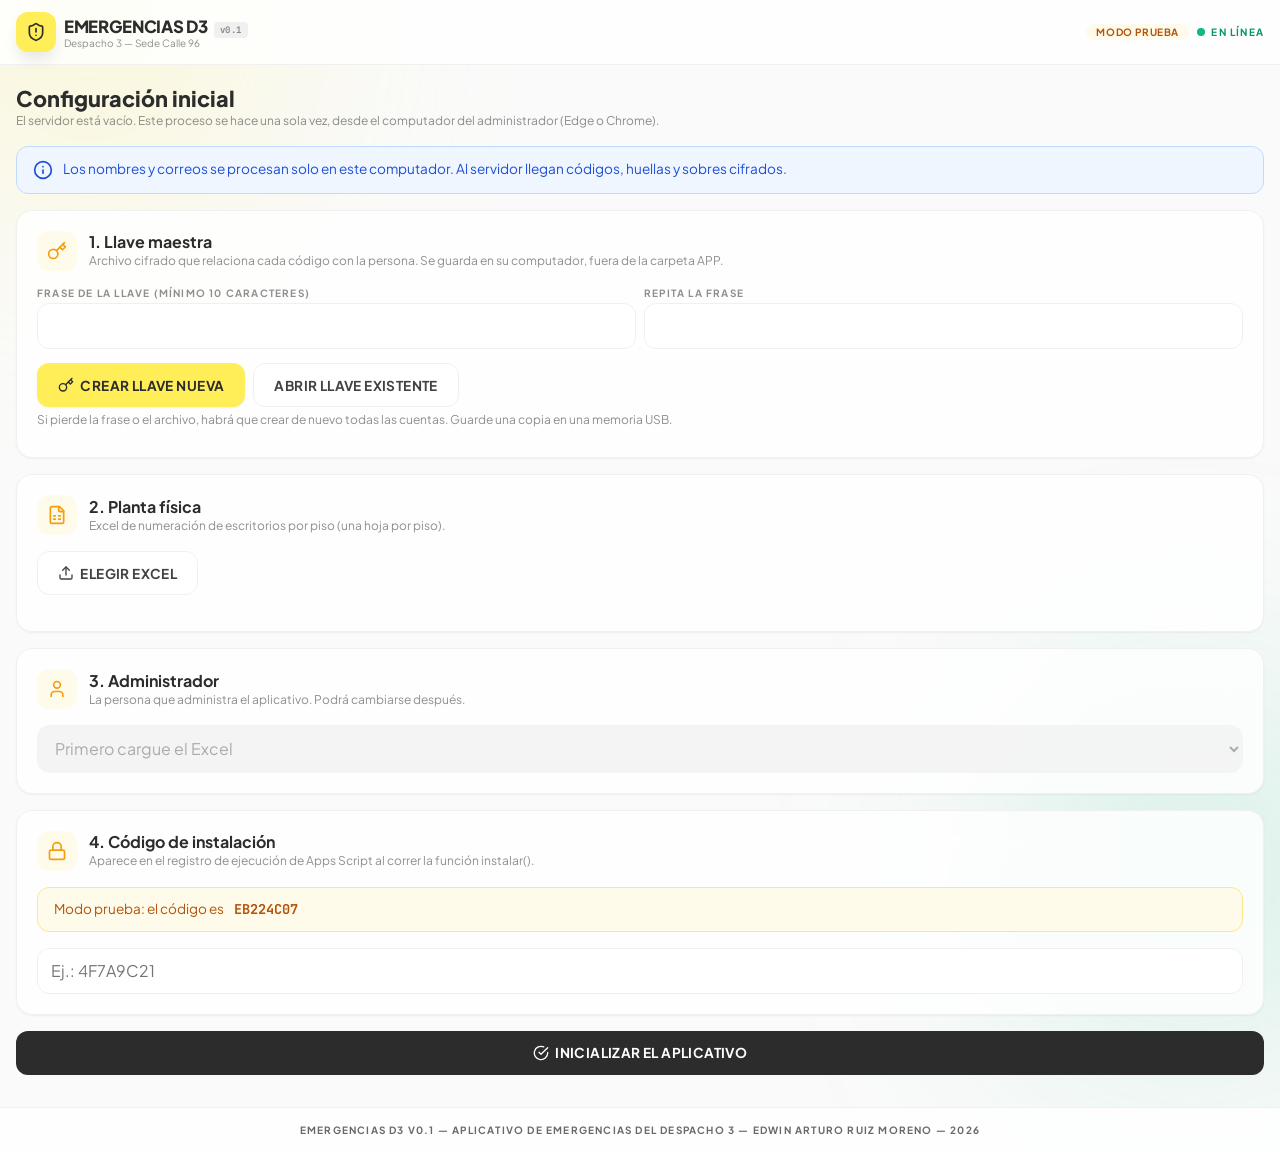
==== web/index.html @ 80ed66d5 "Etapa 3: base del proyecto EMERGENCIAS D3 Interfaz PWA con diseño EARM, núcleo y adaptador del servi" ====
<!DOCTYPE html>
<html lang="es">
<head>
  <meta charset="utf-8">
  <meta name="viewport" content="width=device-width, initial-scale=1, viewport-fit=cover">
  <title>EMERGENCIAS D3 — Despacho 3 — CNSC</title>
  <meta name="description" content="Aplicativo de emergencias del Despacho 3 de la CNSC, sede Calle 96.">
  <meta name="theme-color" content="#FFEE58">
  <meta name="robots" content="noindex, nofollow">
  <link rel="manifest" href="manifest.webmanifest">
  <link rel="icon" href="img/icono.svg" type="image/svg+xml">
  <link rel="apple-touch-icon" href="img/icono-192.png">
  <link rel="preconnect" href="https://fonts.googleapis.com">
  <link rel="preconnect" href="https://fonts.gstatic.com" crossorigin>
  <link href="https://fonts.googleapis.com/css2?family=Plus+Jakarta+Sans:wght@300;400;500;600;700;800&family=JetBrains+Mono:wght@400;700&display=swap" rel="stylesheet">
  <link rel="stylesheet" href="css/earm.css">
</head>
<body>
  <noscript>Este aplicativo necesita JavaScript.</noscript>
  <script type="module" src="js/app.js"></script>
</body>
</html>
---- web/css/earm.css ----
/* Sistema de diseño EARM (Despacho 3 — CNSC), en CSS propio para funcionar sin conexión. */
:root {
  --corp-light: #F0F0F0;
  --corp-accent: #FFEE58;
  --corp-accent-hover: #FDD835;
  --corp-text: #424242;
  --corp-dark: #2C2C2C;
  --fondo: #FAFAFA;
  --vidrio: rgba(255, 255, 255, .8);
  --texto-60: rgba(66, 66, 66, .6);
  --exito: #10b981; --exito-bg: #ecfdf5; --exito-tx: #047857;
  --adv: #f59e0b; --adv-bg: #fffbeb; --adv-tx: #b45309;
  --error: #ef4444; --error-bg: #fef2f2; --error-tx: #b91c1c;
  --info: #3b82f6; --info-bg: #eff6ff; --info-tx: #1d4ed8;
  --radio: 12px;
  --radio-g: 16px;
  --sombra: 0 1px 2px rgba(0, 0, 0, .05);
  --sombra-m: 0 4px 12px rgba(0, 0, 0, .08);
  font-size: 16px;
}

* { box-sizing: border-box; }
html, body { margin: 0; }
body {
  font-family: 'Plus Jakarta Sans', system-ui, -apple-system, 'Segoe UI', sans-serif;
  background: var(--fondo);
  color: var(--corp-text);
  -webkit-font-smoothing: antialiased;
  text-rendering: optimizeLegibility;
  min-height: 100vh;
  display: flex;
  flex-direction: column;
}
body::before, body::after {
  content: ''; position: fixed; width: 384px; height: 384px; border-radius: 50%;
  filter: blur(120px); pointer-events: none; z-index: 0;
}
body::before { top: -18%; left: -8%; background: rgba(255, 238, 88, .2); }
body::after { bottom: -18%; right: -8%; background: rgba(16, 185, 129, .15); }

.mono { font-family: 'JetBrains Mono', ui-monospace, Consolas, monospace; }
h1, h2, h3, h4 { color: var(--corp-dark); margin: 0; }
p { margin: 0 0 .5rem; line-height: 1.5; }
a { color: var(--corp-dark); }
.sutil { color: var(--texto-60); font-size: .75rem; margin: 0; }
.ic { width: 1.25rem; height: 1.25rem; flex: none; }
.ic-s { width: 1rem; height: 1rem; flex: none; }
.oculto { display: none !important; }

/* Encabezado fijo */
.cabecera {
  position: sticky; top: 0; z-index: 50;
  background: var(--vidrio); backdrop-filter: blur(24px); -webkit-backdrop-filter: blur(24px);
  border-bottom: 1px solid var(--corp-light);
}
.cabecera-interior {
  max-width: 80rem; margin: 0 auto; padding: .75rem 1rem;
  display: flex; align-items: center; justify-content: space-between; gap: .75rem;
}
.marca { display: flex; align-items: center; gap: .5rem; min-width: 0; }
.marca-icono {
  width: 2.5rem; height: 2.5rem; background: var(--corp-accent); border-radius: var(--radio);
  display: flex; align-items: center; justify-content: center; color: var(--corp-dark);
  box-shadow: 0 10px 15px -3px rgba(0, 0, 0, .1); flex: none;
}
.marca h1 { font-size: 1.05rem; font-weight: 800; letter-spacing: -.02em; }
.marca .version {
  font-family: 'JetBrains Mono', monospace; font-size: 9px; font-weight: 700; background: var(--corp-light);
  color: var(--texto-60); padding: 2px 6px; border-radius: 4px; letter-spacing: .05em; margin-left: .4rem;
}
.marca p { font-size: 10px; color: var(--texto-60); margin: 0; line-height: 1.2; }
.estado-red { display: flex; align-items: center; gap: .4rem; font-size: 10px; font-weight: 700; text-transform: uppercase; letter-spacing: .12em; white-space: nowrap; }
.estado-red .punto { width: .5rem; height: .5rem; border-radius: 50%; background: var(--exito); animation: pulso 2s infinite; }
.estado-red.en-linea { color: #059669; }
.estado-red.sin-conexion { color: var(--error); }
.insignia-prueba { background: var(--adv-bg); color: var(--adv-tx); }

.navegacion {
  max-width: 80rem; margin: 0 auto; padding: 0 1rem .6rem; display: flex; gap: .25rem; overflow-x: auto;
  scrollbar-width: none;
}
.navegacion::-webkit-scrollbar { display: none; }
.pestana {
  display: flex; align-items: center; gap: .4rem; padding: .5rem .75rem; border-radius: var(--radio);
  font-size: .75rem; font-weight: 600; color: var(--texto-60); text-decoration: none; white-space: nowrap;
  border: 1px solid transparent; transition: all .2s;
}
.pestana:hover { color: var(--corp-dark); background: rgba(240, 240, 240, .5); }
.pestana.activa { background: #fff; color: var(--corp-dark); border-color: var(--corp-light); box-shadow: var(--sombra); }

/* Contenido */
main { position: relative; z-index: 1; flex: 1; width: 100%; max-width: 80rem; margin: 0 auto; padding: 1.25rem 1rem 2rem; }
.titulo-vista { margin-bottom: 1rem; }
.titulo-vista h2 { font-size: 1.35rem; font-weight: 800; }
.rejilla { display: grid; gap: 1rem; grid-template-columns: repeat(auto-fill, minmax(18rem, 1fr)); }
.pila { display: flex; flex-direction: column; gap: 1rem; }
.fila { display: flex; gap: .5rem; align-items: center; flex-wrap: wrap; }
.entre { justify-content: space-between; }

/* Tarjetas con vidrio */
.tarjeta {
  background: var(--vidrio); backdrop-filter: blur(24px); -webkit-backdrop-filter: blur(24px);
  border: 1px solid var(--corp-light); border-radius: var(--radio-g); padding: 1.25rem; box-shadow: var(--sombra);
  transition: box-shadow .2s;
}
.tarjeta:hover { box-shadow: var(--sombra-m); }
.tarjeta-cabeza { display: flex; align-items: center; gap: .75rem; margin-bottom: 1rem; }
.tarjeta-cabeza h3 { font-size: 1rem; font-weight: 700; }
.tarjeta-icono { width: 2.5rem; height: 2.5rem; border-radius: var(--radio); display: flex; align-items: center; justify-content: center; flex: none; }
.tono-ambar { background: var(--adv-bg); color: var(--adv); }
.tono-verde { background: var(--exito-bg); color: var(--exito); }
.tono-azul { background: var(--info-bg); color: var(--info); }
.tono-rojo { background: var(--error-bg); color: var(--error); }
.tono-morado { background: #faf5ff; color: #a855f7; }
.tono-turquesa { background: #f0fdfa; color: #14b8a6; }
.proxima { opacity: .65; }

/* Botones (siempre en mayúscula) */
.btn {
  display: inline-flex; align-items: center; justify-content: center; gap: .4rem;
  font: inherit; font-weight: 700; font-size: .85rem; text-transform: uppercase; letter-spacing: .03em;
  border-radius: var(--radio); padding: .65rem 1.25rem; border: 1px solid transparent; cursor: pointer;
  transition: all .2s; min-height: 2.75rem; text-decoration: none;
}
.btn:disabled { opacity: .5; cursor: not-allowed; }
.btn-primario { background: var(--corp-accent); color: var(--corp-dark); box-shadow: var(--sombra); }
.btn-primario:hover:not(:disabled) { background: var(--corp-accent-hover); }
.btn-secundario { background: #fff; color: var(--corp-text); border-color: var(--corp-light); }
.btn-secundario:hover:not(:disabled) { border-color: var(--corp-accent); }
.btn-oscuro { background: var(--corp-dark); color: #fff; }
.btn-oscuro:hover:not(:disabled) { background: rgba(44, 44, 44, .9); }
.btn-peligro { background: var(--error); color: #fff; }
.btn-peligro:hover:not(:disabled) { background: #dc2626; }
.btn-fantasma { background: transparent; color: var(--texto-60); font-size: .75rem; }
.btn-fantasma:hover:not(:disabled) { color: var(--corp-dark); background: rgba(240, 240, 240, .5); }
.btn-chico { min-height: 2.25rem; padding: .4rem .8rem; font-size: .72rem; }
.btn-ancho { width: 100%; }

/* Formularios */
label.etiqueta, .etiqueta {
  display: block; font-size: 10px; font-weight: 700; color: var(--texto-60);
  text-transform: uppercase; letter-spacing: .12em; margin-bottom: .3rem;
}
.campo { margin-bottom: .9rem; }
input[type=text], input[type=email], input[type=password], input[type=number], input[type=tel], select, textarea {
  width: 100%; padding: .7rem .8rem; background: #fff; border: 1px solid var(--corp-light); border-radius: var(--radio);
  font: inherit; font-size: 1rem; color: var(--corp-dark); outline: none; transition: all .2s;
}
input:focus, select:focus, textarea:focus { border-color: var(--corp-accent); box-shadow: 0 0 0 3px rgba(255, 238, 88, .35); }
input:disabled, select:disabled { background: var(--corp-light); color: var(--texto-60); cursor: not-allowed; }
.casilla { display: flex; align-items: center; gap: .5rem; font-size: .9rem; margin: .4rem 0; cursor: pointer; }
.casilla input { width: 1.15rem; height: 1.15rem; accent-color: var(--corp-dark); }
.ayuda { font-size: .75rem; color: var(--texto-60); margin-top: .25rem; }

/* Tablas */
.tabla-caja { border-radius: var(--radio-g); border: 1px solid var(--corp-light); background: var(--vidrio); overflow-x: auto; box-shadow: var(--sombra); }
table { width: 100%; border-collapse: collapse; }
th { padding: .7rem 1rem; text-align: left; font-size: 10px; font-weight: 700; color: rgba(66, 66, 66, .5); text-transform: uppercase; letter-spacing: .12em; background: rgba(240, 240, 240, .5); white-space: nowrap; }
td { padding: .7rem 1rem; font-size: .875rem; border-top: 1px solid var(--corp-light); vertical-align: middle; }
tr:hover td { background: rgba(255, 238, 88, .05); }

/* Insignias */
.insignia {
  display: inline-flex; align-items: center; gap: .25rem; padding: 2px 10px; border-radius: 999px;
  font-size: 10px; font-weight: 700; text-transform: uppercase; letter-spacing: .06em; white-space: nowrap;
}
.insignia-gris { background: var(--corp-light); color: var(--corp-text); }
.insignia-verde { background: var(--exito-bg); color: var(--exito-tx); }
.insignia-ambar { background: var(--adv-bg); color: var(--adv-tx); }
.insignia-rojo { background: var(--error-bg); color: var(--error-tx); }
.insignia-azul { background: var(--info-bg); color: var(--info-tx); }
.insignia-amarillo { background: var(--corp-accent); color: var(--corp-dark); }

/* Avisos */
.nota { display: flex; gap: .6rem; padding: .8rem 1rem; border-radius: var(--radio); font-size: .85rem; border: 1px solid; margin-bottom: 1rem; }
.nota-info { background: var(--info-bg); border-color: #bfdbfe; color: var(--info-tx); }
.nota-adv { background: var(--adv-bg); border-color: #fde68a; color: var(--adv-tx); }
.nota-error { background: var(--error-bg); border-color: #fecaca; color: var(--error-tx); }
.nota-exito { background: var(--exito-bg); border-color: #a7f3d0; color: var(--exito-tx); }

#avisos { position: fixed; top: 1.25rem; right: 1.25rem; left: 1.25rem; z-index: 90; display: flex; flex-direction: column; align-items: flex-end; gap: .5rem; pointer-events: none; }
.aviso {
  position: relative; overflow: hidden; width: min(20rem, 100%); display: flex; gap: .6rem; align-items: flex-start;
  padding: .8rem 1rem; border-radius: var(--radio-g); border: 1px solid; box-shadow: var(--sombra-m);
  backdrop-filter: blur(8px); font-size: .85rem; animation: entra .3s ease-out; pointer-events: auto;
}
.aviso-exito { background: rgba(236, 253, 245, .95); border-color: #a7f3d0; color: var(--exito-tx); }
.aviso-error { background: rgba(254, 242, 242, .95); border-color: #fecaca; color: var(--error-tx); }
.aviso-advertencia { background: rgba(255, 251, 235, .95); border-color: #fde68a; color: var(--adv-tx); }
.aviso-info { background: rgba(239, 246, 255, .95); border-color: #bfdbfe; color: var(--info-tx); }
.aviso-barra { position: absolute; left: 0; bottom: 0; height: 3px; background: currentColor; opacity: .35; animation: barra 4s linear forwards; }

/* Modales */
.modal-fondo { position: fixed; inset: 0; z-index: 100; background: rgba(44, 44, 44, .4); backdrop-filter: blur(4px); display: flex; align-items: center; justify-content: center; padding: 1rem; }
.modal { background: #fff; border-radius: var(--radio-g); border: 1px solid var(--corp-light); box-shadow: 0 25px 50px -12px rgba(0, 0, 0, .25); width: 100%; max-width: 28rem; max-height: 90vh; display: flex; flex-direction: column; }
.modal.ancho { max-width: 48rem; }
.modal-cabeza { padding: 1rem 1.5rem; border-bottom: 1px solid var(--corp-light); background: rgba(240, 240, 240, .5); border-radius: var(--radio-g) var(--radio-g) 0 0; }
.modal-cabeza h3 { font-size: 1rem; font-weight: 700; }
.modal-cuerpo { padding: 1.25rem 1.5rem; overflow-y: auto; }
.modal-pie { padding: 0 1.5rem 1.25rem; display: flex; justify-content: flex-end; gap: .75rem; flex-wrap: wrap; }
.espera-caja { align-items: center; padding: 2rem 1.5rem; text-align: center; gap: 1rem; }
.girador { width: 2.5rem; height: 2.5rem; border-radius: 50%; border: 4px solid var(--corp-light); border-top-color: var(--corp-dark); animation: giro 1s linear infinite; }
.progreso { width: 100%; height: 6px; background: var(--corp-light); border-radius: 999px; overflow: hidden; }
.progreso i { display: block; height: 100%; width: 0; background: var(--corp-accent-hover); transition: width .2s; }

/* Ingreso */
.ingreso { max-width: 24rem; margin: 2rem auto; }
.ingreso .marca-grande { width: 4.5rem; height: 4.5rem; margin: 0 auto 1rem; }
.ingreso .marca-grande .ic { width: 2.25rem; height: 2.25rem; }
.centrado { text-align: center; }

/* Planta física */
.piso-cab { display: flex; align-items: center; justify-content: space-between; gap: .5rem; margin-bottom: .75rem; }
.puestos { display: grid; grid-template-columns: repeat(auto-fill, minmax(9.5rem, 1fr)); gap: .5rem; }
.puesto { border: 1px solid var(--corp-light); border-radius: var(--radio); padding: .6rem .7rem; background: #fff; font-size: .8rem; }
.puesto .num { font-family: 'JetBrains Mono', monospace; font-weight: 700; font-size: .75rem; color: var(--texto-60); }
.puesto.mio { border-color: var(--corp-accent-hover); box-shadow: 0 0 0 2px rgba(255, 238, 88, .6); }
.puesto.vacante { background: rgba(240, 240, 240, .5); color: var(--texto-60); font-style: italic; }

/* Pie fijo con créditos */
.pie {
  position: relative; z-index: 10; padding: 1rem; border-top: 1px solid var(--corp-light); background: var(--vidrio);
  backdrop-filter: blur(8px); text-align: center; font-size: 10px; color: rgba(66, 66, 66, .8);
  text-transform: uppercase; font-weight: 700; letter-spacing: .12em;
}

.credencial { border: 1px dashed var(--corp-text); border-radius: var(--radio); padding: .8rem; margin-bottom: .6rem; break-inside: avoid; }
.clave-mono { font-family: 'JetBrains Mono', monospace; font-size: 1.05rem; font-weight: 700; letter-spacing: .08em; }

@keyframes pulso { 50% { opacity: .4; } }
@keyframes entra { from { transform: translateX(120%); opacity: 0; } to { transform: none; opacity: 1; } }
@keyframes barra { from { width: 100%; } to { width: 0; } }
@keyframes giro { to { transform: rotate(360deg); } }

@media (max-width: 640px) {
  .marca p { display: none; }
  .marca h1 { font-size: .9rem; white-space: nowrap; }
  .marca .version { display: none; }
  .marca-icono { width: 2.1rem; height: 2.1rem; }
  .cabecera-interior .fila { gap: .35rem; flex-wrap: nowrap; }
  #btn-salir span { display: none; }
  #btn-salir { padding: .4rem; }
  .insignia-prueba { display: none; }
  main { padding-top: 1rem; }
  td, th { padding: .6rem .7rem; }
}

@media print {
  body::before, body::after, .cabecera, .pie, .no-imprimir, #avisos { display: none !important; }
  body { background: #fff; }
  .tarjeta { box-shadow: none; border: none; backdrop-filter: none; }
}
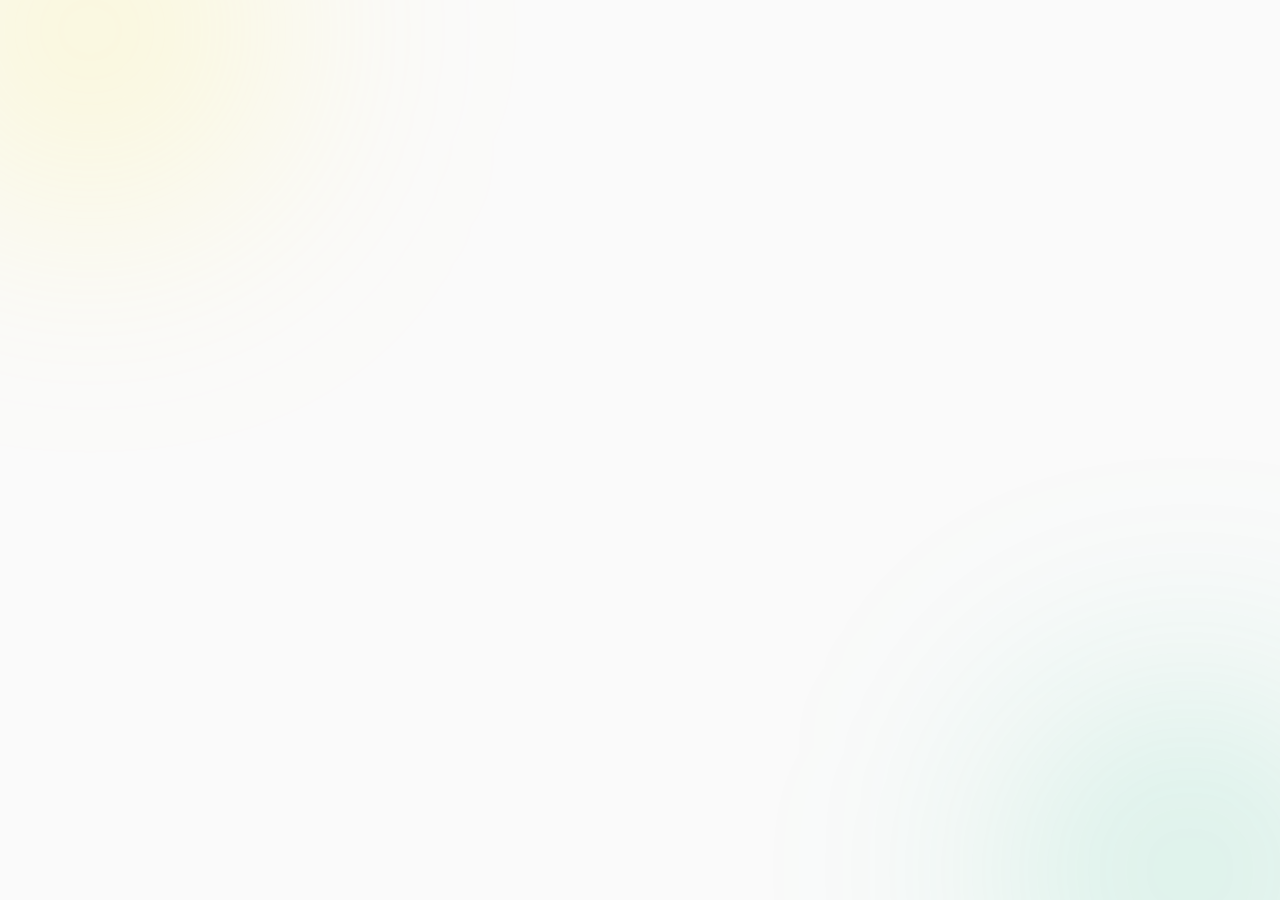
==== commit febcbb15: "Revisión de seguridad (v0.7.2) Emergencia: quien no reporta recibe solo su marca y cifras por piso. " ====
--- a/web/index.html
+++ b/web/index.html
@@ -7,6 +7,10 @@
   <meta name="description" content="Aplicativo de emergencias del Despacho 3 de la CNSC, sede Calle 96.">
   <meta name="theme-color" content="#FFEE58">
   <meta name="robots" content="noindex, nofollow">
+  <!-- Política de contenido: solo se ejecuta código de este mismo sitio y solo se habla con el servidor de Google.
+       'unsafe-eval' lo necesita únicamente el modo prueba (servidor simulado); al pasar a MODO_SERVIDOR 'google' se quita. -->
+  <meta http-equiv="Content-Security-Policy" content="default-src 'self'; script-src 'self' 'unsafe-eval'; style-src 'self' 'unsafe-inline' https://fonts.googleapis.com; font-src 'self' https://fonts.gstatic.com; img-src 'self' data: blob:; object-src blob:; connect-src 'self' https://script.google.com https://script.googleusercontent.com https://fonts.googleapis.com https://fonts.gstatic.com; base-uri 'self'; form-action 'self'">
+  <meta name="referrer" content="no-referrer">
   <link rel="manifest" href="manifest.webmanifest">
   <link rel="icon" href="img/icono.svg" type="image/svg+xml">
   <link rel="apple-touch-icon" href="img/icono-192.png">
--- a/web/css/earm.css
+++ b/web/css/earm.css
@@ -224,6 +224,116 @@
   text-transform: uppercase; font-weight: 700; letter-spacing: .12em;
 }
 
+/* Mi día y listado del día */
+.dia { max-width: 34rem; }
+.btn-grande { min-height: 3.75rem; font-size: 1rem; }
+.btn-grande .ic { width: 1.4rem; height: 1.4rem; }
+.botonera { display: grid; grid-template-columns: repeat(auto-fit, minmax(8.5rem, 1fr)); gap: .5rem; }
+.estado-grande { display: flex; gap: .8rem; align-items: center; padding: 1rem; border-radius: var(--radio); margin-bottom: 1rem; }
+.estado-grande .ic { width: 2rem; height: 2rem; }
+.estado-grande strong { display: block; font-size: 1.15rem; color: var(--corp-dark); }
+.estado-grande span { font-size: .85rem; }
+.tono-gris { background: var(--corp-light); color: var(--corp-text); }
+.lista-dia { display: flex; flex-direction: column; }
+.fila-dia { display: grid; grid-template-columns: 4rem 1fr auto auto; gap: .6rem; align-items: center; padding: .6rem 0; border-top: 1px solid var(--corp-light); }
+.fila-dia:first-child { border-top: none; }
+.fila-dia-txt { display: flex; flex-direction: column; min-width: 0; }
+.fila-dia-txt strong { font-size: .9rem; color: var(--corp-dark); }
+.puesto-num { font-size: .75rem; font-weight: 700; color: var(--texto-60); }
+#censo-impreso { display: none; }
+
+/* Contactos, rutas y recomendaciones */
+.contacto { display: flex; gap: .75rem; align-items: center; justify-content: space-between; padding: .7rem 0; border-top: 1px solid var(--corp-light); flex-wrap: wrap; }
+.tarjeta .contacto:first-of-type { border-top: none; }
+.contacto-txt { display: flex; flex-direction: column; gap: .15rem; min-width: 0; flex: 1 1 14rem; }
+.contacto-txt strong { color: var(--corp-dark); font-size: .95rem; }
+.contacto-txt .telefono { font-size: 1.05rem; font-weight: 700; color: var(--corp-dark); }
+.contacto-acc { display: flex; gap: .35rem; align-items: center; flex-wrap: wrap; }
+.btn-llamar { text-decoration: none; }
+h4 { margin: 1rem 0 .4rem; font-size: .8rem; text-transform: uppercase; letter-spacing: .08em; color: var(--texto-60); }
+.imagen-ruta { width: 100%; height: auto; border-radius: var(--radio); border: 1px solid var(--corp-light); background: #fff; cursor: zoom-in; display: block; }
+.zoom { overflow: auto; max-height: 70vh; touch-action: pan-x pan-y pinch-zoom; }
+.zoom img { width: 100%; min-width: 40rem; height: auto; display: block; }
+.vacio { display: flex; gap: .75rem; align-items: center; padding: 1rem; border: 2px dashed var(--corp-light); border-radius: var(--radio); background: rgba(240, 240, 240, .4); margin: .5rem 0; }
+.vacio strong { display: block; color: var(--corp-dark); }
+.pdf-caja { display: flex; flex-direction: column; gap: .5rem; align-items: flex-start; }
+.pdf-visor { width: 100%; height: 28rem; border: 1px solid var(--corp-light); border-radius: var(--radio); background: #fff; }
+.recom { background: var(--vidrio); backdrop-filter: blur(24px); border: 1px solid var(--corp-light); border-radius: var(--radio-g); box-shadow: var(--sombra); }
+.recom summary { cursor: pointer; padding: 1rem 1.25rem; font-weight: 800; font-size: 1.05rem; color: var(--corp-dark); display: flex; gap: .6rem; align-items: center; list-style: none; min-height: 3rem; }
+.recom summary::-webkit-details-marker { display: none; }
+.recom[open] summary { border-bottom: 1px solid var(--corp-light); background: rgba(255, 238, 88, .12); border-radius: var(--radio-g) var(--radio-g) 0 0; }
+.recom-cuerpo { padding: .5rem 1.25rem 1.25rem; }
+.recom-cuerpo ol { margin: 0; padding-left: 1.4rem; line-height: 1.55; font-size: 1rem; }
+.recom-cuerpo li { margin-bottom: .45rem; }
+.seccion-edit { border: 1px solid var(--corp-light); border-radius: var(--radio); padding: .75rem; margin-bottom: .75rem; }
+.seccion-edit textarea { margin-top: .5rem; }
+textarea { width: 100%; padding: .7rem .8rem; background: #fff; border: 1px solid var(--corp-light); border-radius: var(--radio); font: inherit; font-size: .95rem; color: var(--corp-dark); resize: vertical; }
+
+/* Emergencia */
+.banner-emergencia {
+  display: flex; align-items: center; gap: .5rem; padding: .55rem 1rem; background: var(--error); color: #fff;
+  font-size: .85rem; text-decoration: none; animation: latido 2s ease-in-out infinite;
+}
+.banner-emergencia.simulacro { background: var(--adv); color: var(--corp-dark); animation: none; }
+.banner-emergencia span:first-of-type { flex: 1; }
+.banner-ir { font-weight: 800; text-transform: uppercase; letter-spacing: .08em; font-size: .75rem; }
+.alerta-emergencia, .alerta-simulacro { border-radius: var(--radio-g); padding: 1rem 1.25rem; margin-bottom: 1rem; }
+.alerta-emergencia { background: var(--error); color: #fff; }
+.alerta-simulacro { background: var(--corp-accent); color: var(--corp-dark); border: 2px dashed var(--corp-dark); }
+.alerta-titulo { display: flex; gap: .8rem; align-items: flex-start; }
+.alerta-titulo .ic { width: 2rem; height: 2rem; flex: none; }
+.alerta-titulo strong { display: block; font-size: 1.2rem; text-transform: uppercase; letter-spacing: .03em; }
+.alerta-titulo > div > span { display: block; font-size: .9rem; margin-top: .15rem; }
+.tarjeta-alerta { border: 2px solid var(--adv); }
+.resumen-grande { display: grid; grid-template-columns: repeat(4, 1fr); gap: .5rem; margin-bottom: 1rem; }
+.resumen-grande div { background: #fff; border: 1px solid var(--corp-light); border-radius: var(--radio); padding: .6rem; text-align: center; }
+.resumen-grande strong { display: block; font-size: 1.8rem; font-weight: 800; color: var(--corp-dark); line-height: 1.1; }
+.resumen-grande span { font-size: .72rem; color: var(--texto-60); }
+.resumen-grande .t-ambar { background: var(--adv-bg); border-color: #fde68a; }
+.resumen-grande .t-rojo { background: var(--error-bg); border-color: #fecaca; }
+.tablero td, .tablero th { text-align: center; }
+.tablero td:first-child, .tablero th:first-child { text-align: left; }
+.tablero tfoot td { font-weight: 800; border-top: 2px solid var(--corp-light); }
+.fila-marca { display: grid; grid-template-columns: 1fr auto; gap: .4rem .75rem; align-items: center; padding: .7rem 0; border-top: 1px solid var(--corp-light); }
+.fila-marca .casilla-chica { grid-column: 1 / -1; font-size: .75rem; margin: 0; color: var(--texto-60); }
+.marca-btns { display: flex; gap: .3rem; }
+.btn-estado {
+  display: inline-flex; align-items: center; gap: .3rem; min-height: 2.75rem; padding: .4rem .6rem; border-radius: var(--radio);
+  border: 1px solid var(--corp-light); background: #fff; font: inherit; font-size: .72rem; font-weight: 700; text-transform: uppercase;
+  color: var(--corp-text); cursor: pointer; transition: all .2s;
+}
+.btn-estado.e-evacuado.activo { background: var(--exito); border-color: var(--exito); color: #fff; }
+.btn-estado.e-no.activo { background: var(--error); border-color: var(--error); color: #fff; }
+.btn-estado.e-apoyo.activo { background: var(--adv); border-color: var(--adv); color: var(--corp-dark); }
+.conteo { margin-top: 1rem; border: 1px solid var(--corp-light); border-radius: var(--radio); padding: .75rem 1rem; }
+.conteo summary { cursor: pointer; font-weight: 700; color: var(--corp-dark); }
+@keyframes latido { 50% { filter: brightness(1.15); } }
+
+/* Punto de encuentro */
+.resumen-grande .t-verde { background: var(--exito-bg); border-color: #a7f3d0; }
+.buscar-grande { font-size: 1.15rem; padding: .9rem 1rem; }
+.fila-llegada { display: flex; gap: .75rem; align-items: center; justify-content: space-between; padding: .75rem 0; border-top: 1px solid var(--corp-light); }
+.tarjeta .fila-llegada:first-of-type { border-top: none; }
+.fila-llegada.urgente { background: var(--error-bg); margin: 0 -1.25rem; padding: .75rem 1.25rem; }
+.fila-llegada .fila-dia-txt strong { font-size: 1.05rem; }
+.btn-llego { min-width: 7.5rem; min-height: 3.25rem; font-size: 1rem; flex: none; }
+.resumen-plegable { cursor: pointer; font-weight: 800; color: var(--corp-dark); list-style: none; display: flex; gap: .5rem; align-items: center; }
+.resumen-plegable::-webkit-details-marker { display: none; }
+details.tarjeta[open] .resumen-plegable { margin-bottom: .5rem; }
+.fila-alerta td { background: var(--adv-bg); }
+.lista-ausentes { padding-left: 1.4rem; line-height: 1.5; }
+.lista-ausentes li { margin-bottom: .6rem; }
+
+/* Pantalla para pleno sol: máximo contraste, sin transparencias */
+.modo-sol, .modo-sol .tarjeta, .modo-sol .tabla-caja, .modo-sol .resumen-grande div { background: #fff !important; backdrop-filter: none; color: #000; }
+.modo-sol .tarjeta, .modo-sol .resumen-grande div, .modo-sol .fila-llegada { border-color: #000 !important; }
+.modo-sol .tarjeta { border-width: 2px; }
+.modo-sol .sutil, .modo-sol .etiqueta, .modo-sol th { color: #000 !important; }
+.modo-sol strong, .modo-sol h2, .modo-sol h3 { color: #000; }
+.modo-sol .fila-llegada .fila-dia-txt strong { font-size: 1.25rem; }
+.modo-sol .btn-llego { background: #000; color: var(--corp-accent); border: 2px solid #000; }
+.modo-sol .fila-llegada.urgente { background: #ffe4e4 !important; }
+
 .credencial { border: 1px dashed var(--corp-text); border-radius: var(--radio); padding: .8rem; margin-bottom: .6rem; break-inside: avoid; }
 .clave-mono { font-family: 'JetBrains Mono', monospace; font-size: 1.05rem; font-weight: 700; letter-spacing: .08em; }
 
@@ -233,6 +343,12 @@
 @keyframes giro { to { transform: rotate(360deg); } }
 
 @media (max-width: 640px) {
+  .resumen-grande { grid-template-columns: repeat(2, 1fr); }
+  .fila-marca { grid-template-columns: 1fr; }
+  .marca-btns { display: grid; grid-template-columns: repeat(3, 1fr); }
+  .btn-estado { justify-content: center; }
+  .fila-dia { grid-template-columns: 3.2rem 1fr auto; }
+  .fila-dia [data-reportar] { grid-column: 2 / -1; justify-self: start; min-height: 2rem; padding: .25rem .5rem; }
   .marca p { display: none; }
   .marca h1 { font-size: .9rem; white-space: nowrap; }
   .marca .version { display: none; }
@@ -246,6 +362,15 @@
 }
 
 @media print {
+  body.censo-activo > *:not(#censo-impreso) { display: none !important; }
+  body.censo-activo #censo-impreso { display: block; font-size: 10pt; color: #000; }
+  #censo-impreso h1 { font-size: 15pt; margin-bottom: 4pt; }
+  #censo-impreso h2 { font-size: 12pt; margin: 12pt 0 4pt; break-after: avoid; }
+  #censo-impreso table { border: 1px solid #999; }
+  #censo-impreso th, #censo-impreso td { border: 1px solid #bbb; padding: 3pt 6pt; font-size: 9.5pt; background: none; color: #000; }
+  #censo-impreso tr { break-inside: avoid; }
+  #censo-impreso .casilla-papel { text-align: center; font-size: 13pt; }
+  #censo-impreso .aviso-datos { margin-top: 14pt; font-size: 8.5pt; font-style: italic; }
   body::before, body::after, .cabecera, .pie, .no-imprimir, #avisos { display: none !important; }
   body { background: #fff; }
   .tarjeta { box-shadow: none; border: none; backdrop-filter: none; }
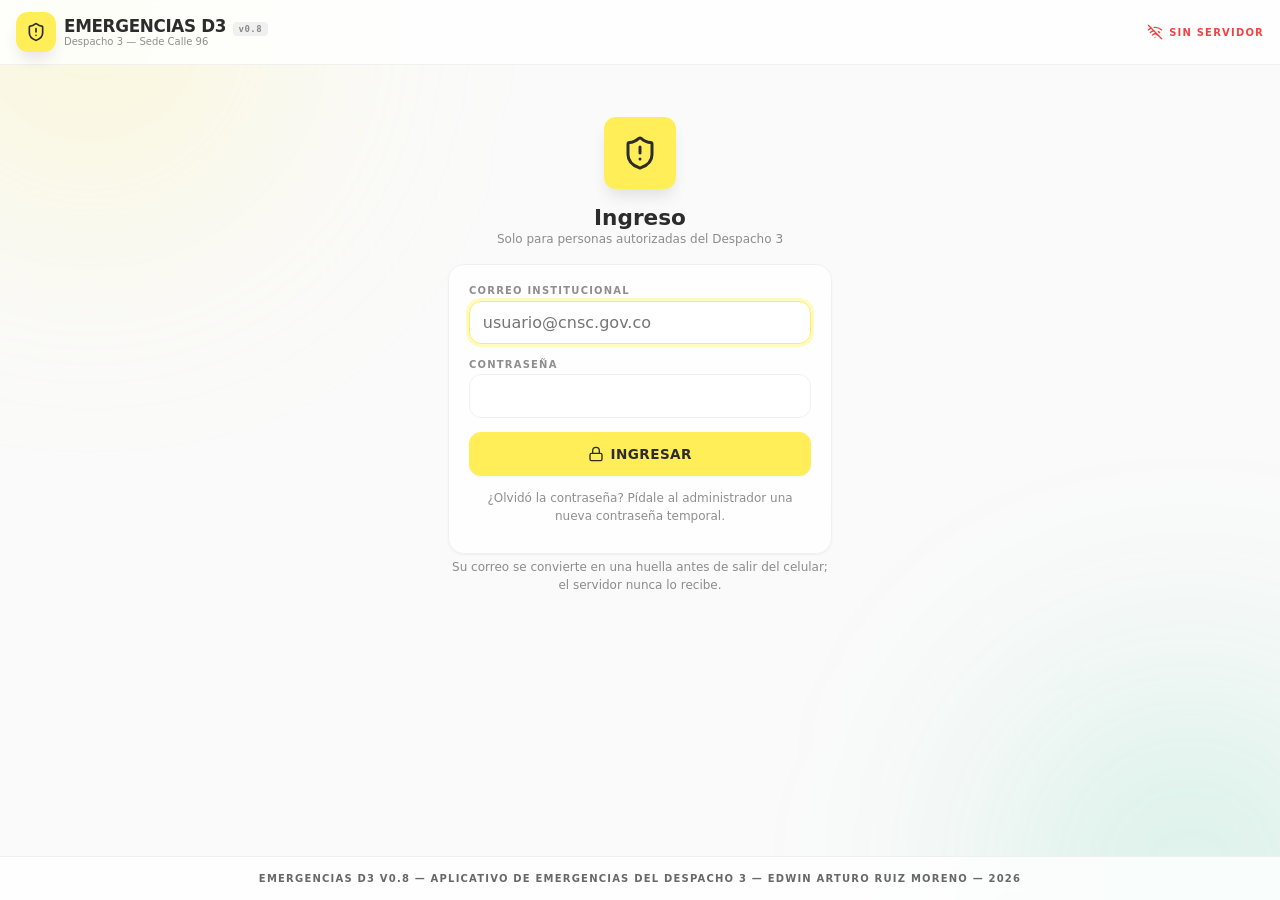
==== commit 760a4c09: "Etapa 10: conexión al servidor real en Google (v0.8) La app apunta a la aplicación web de Apps Scrip" ====
--- a/web/index.html
+++ b/web/index.html
@@ -8,8 +8,8 @@
   <meta name="theme-color" content="#FFEE58">
   <meta name="robots" content="noindex, nofollow">
   <!-- Política de contenido: solo se ejecuta código de este mismo sitio y solo se habla con el servidor de Google.
-       'unsafe-eval' lo necesita únicamente el modo prueba (servidor simulado); al pasar a MODO_SERVIDOR 'google' se quita. -->
-  <meta http-equiv="Content-Security-Policy" content="default-src 'self'; script-src 'self' 'unsafe-eval'; style-src 'self' 'unsafe-inline' https://fonts.googleapis.com; font-src 'self' https://fonts.gstatic.com; img-src 'self' data: blob:; object-src blob:; connect-src 'self' https://script.google.com https://script.googleusercontent.com https://fonts.googleapis.com https://fonts.gstatic.com; base-uri 'self'; form-action 'self'">
+       Para volver al modo prueba (servidor simulado) hay que agregar 'unsafe-eval' en script-src. -->
+  <meta http-equiv="Content-Security-Policy" content="default-src 'self'; script-src 'self'; style-src 'self' 'unsafe-inline' https://fonts.googleapis.com; font-src 'self' https://fonts.gstatic.com; img-src 'self' data: blob:; object-src blob:; connect-src 'self' https://script.google.com https://script.googleusercontent.com https://fonts.googleapis.com https://fonts.gstatic.com; base-uri 'self'; form-action 'self'">
   <meta name="referrer" content="no-referrer">
   <link rel="manifest" href="manifest.webmanifest">
   <link rel="icon" href="img/icono.svg" type="image/svg+xml">
--- a/web/css/earm.css
+++ b/web/css/earm.css
@@ -80,6 +80,16 @@
   scrollbar-width: none;
 }
 .navegacion::-webkit-scrollbar { display: none; }
+/* Con tantas pestañas, en pantalla ancha se muestran en varias filas para que todas sean visibles. */
+@media (min-width: 641px) {
+  .navegacion { flex-wrap: wrap; overflow-x: visible; row-gap: .15rem; }
+}
+/* En celular se desliza con el dedo; se deja ver una barra delgada como pista. */
+@media (max-width: 640px) {
+  .navegacion { scrollbar-width: thin; padding-bottom: .5rem; }
+  .navegacion::-webkit-scrollbar { display: block; height: 4px; }
+  .navegacion::-webkit-scrollbar-thumb { background: #bbb; border-radius: 4px; }
+}
 .pestana {
   display: flex; align-items: center; gap: .4rem; padding: .5rem .75rem; border-radius: var(--radio);
   font-size: .75rem; font-weight: 600; color: var(--texto-60); text-decoration: none; white-space: nowrap;
@@ -322,6 +332,27 @@
 details.tarjeta[open] .resumen-plegable { margin-bottom: .5rem; }
 .fila-alerta td { background: var(--adv-bg); }
 .lista-ausentes { padding-left: 1.4rem; line-height: 1.5; }
+
+/* Caracterización */
+.texto-legal { max-height: 16rem; overflow-y: auto; border: 1px solid var(--corp-light); border-radius: var(--radio); padding: .75rem 1rem; background: #fff; font-size: .85rem; margin-bottom: .75rem; }
+.texto-legal p { margin: 0 0 .6rem; }
+.lista-simple { margin: .25rem 0 0; padding-left: 1.2rem; line-height: 1.55; }
+.chip-apoyo { display: flex; gap: .4rem; align-items: flex-start; margin-top: .3rem; padding: .35rem .6rem; border-radius: var(--radio); background: var(--adv-bg); color: var(--adv-tx); border: 1px solid #fde68a; font-size: .8rem; font-weight: 700; }
+.modo-sol .chip-apoyo { background: #fff3c4; color: #000; border-color: #000; }
+.tabla-ficha { width: 100%; border-collapse: collapse; }
+.tabla-ficha th { width: 34%; text-align: left; background: rgba(240, 240, 240, .5); vertical-align: top; }
+
+/* Informe de cierre */
+.informe { overflow-x: auto; overflow-wrap: anywhere; }
+.informe h2 { font-size: 1rem; margin: 1.5rem 0 .5rem; }
+.informe table { min-width: 28rem; }
+@media (max-width: 640px) { .informe .tabla-ficha { min-width: 0; } .informe .tabla-ficha th, .informe .tabla-ficha td { display: block; width: auto; } }
+.informe table, #censo-impreso table { width: 100%; border-collapse: collapse; }
+.informe .tabla-ficha th { width: 22%; text-align: left; background: rgba(240, 240, 240, .5); }
+.informe .tablero { display: block; overflow-x: auto; }
+.informe tfoot td { font-weight: 800; border-top: 2px solid var(--corp-light); }
+#censo-impreso .tabla-ficha th { width: 24%; text-align: left; background: #eee; }
+#censo-impreso h2 { font-size: 12pt; margin: 12pt 0 4pt; }
 .lista-ausentes li { margin-bottom: .6rem; }
 
 /* Pantalla para pleno sol: máximo contraste, sin transparencias */
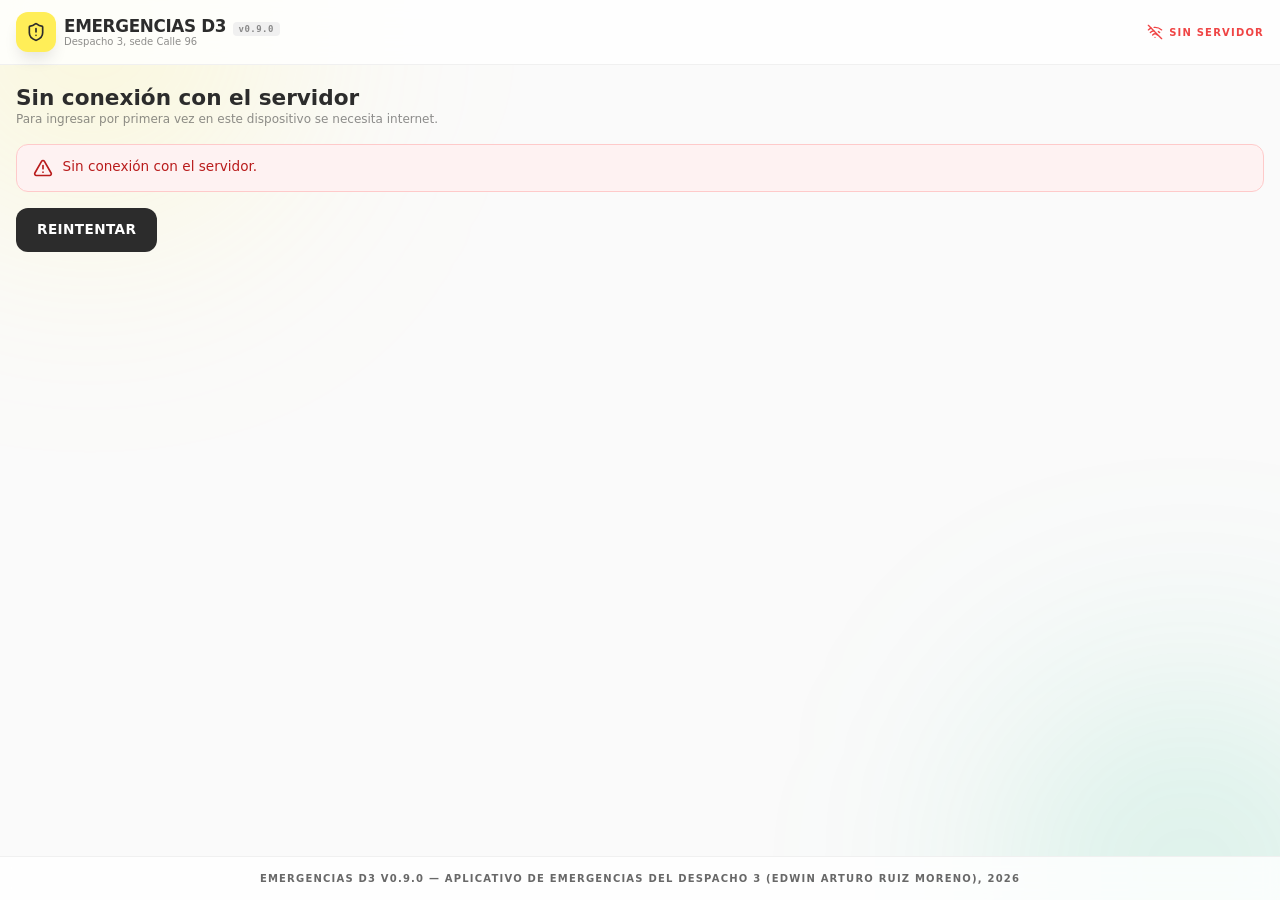
==== commit a4c2ef02: "Presencia por agenda y novedades; se elimina el registro horario (v0.9.0, fase 1) Cada persona activ" ====
--- a/web/index.html
+++ b/web/index.html
@@ -8,7 +8,8 @@
   <meta name="theme-color" content="#FFEE58">
   <meta name="robots" content="noindex, nofollow">
   <!-- Política de contenido: solo se ejecuta código de este mismo sitio y solo se habla con el servidor de Google.
-       Para volver al modo prueba (servidor simulado) hay que agregar 'unsafe-eval' en script-src. -->
+       El modo prueba (servidor simulado) necesita 'unsafe-eval': solo lo agrega el servidor local
+       (herramientas/servidor-local.ps1) al entregar este archivo; aquí no debe ponerse. -->
   <meta http-equiv="Content-Security-Policy" content="default-src 'self'; script-src 'self'; style-src 'self' 'unsafe-inline' https://fonts.googleapis.com; font-src 'self' https://fonts.gstatic.com; img-src 'self' data: blob:; object-src blob:; connect-src 'self' https://script.google.com https://script.googleusercontent.com https://fonts.googleapis.com https://fonts.gstatic.com; base-uri 'self'; form-action 'self'">
   <meta name="referrer" content="no-referrer">
   <link rel="manifest" href="manifest.webmanifest">
--- a/web/css/earm.css
+++ b/web/css/earm.css
@@ -152,7 +152,7 @@
   text-transform: uppercase; letter-spacing: .12em; margin-bottom: .3rem;
 }
 .campo { margin-bottom: .9rem; }
-input[type=text], input[type=email], input[type=password], input[type=number], input[type=tel], select, textarea {
+input[type=text], input[type=email], input[type=password], input[type=number], input[type=tel], input[type=date], select, textarea {
   width: 100%; padding: .7rem .8rem; background: #fff; border: 1px solid var(--corp-light); border-radius: var(--radio);
   font: inherit; font-size: 1rem; color: var(--corp-dark); outline: none; transition: all .2s;
 }
@@ -379,7 +379,10 @@
   .marca-btns { display: grid; grid-template-columns: repeat(3, 1fr); }
   .btn-estado { justify-content: center; }
   .fila-dia { grid-template-columns: 3.2rem 1fr auto; }
-  .fila-dia [data-reportar] { grid-column: 2 / -1; justify-self: start; min-height: 2rem; padding: .25rem .5rem; }
+  .fila-dia [data-novedad] { grid-column: 2 / -1; justify-self: start; min-height: 2rem; padding: .25rem .5rem; }
+  .fila-novedad { grid-template-columns: 1fr 1fr; }
+  .fila-novedad .fila-dia-txt { grid-column: 1 / -1 !important; }
+  .fila-novedad .btn { min-height: 2rem; padding: .25rem .5rem; }
   .marca p { display: none; }
   .marca h1 { font-size: .9rem; white-space: nowrap; }
   .marca .version { display: none; }
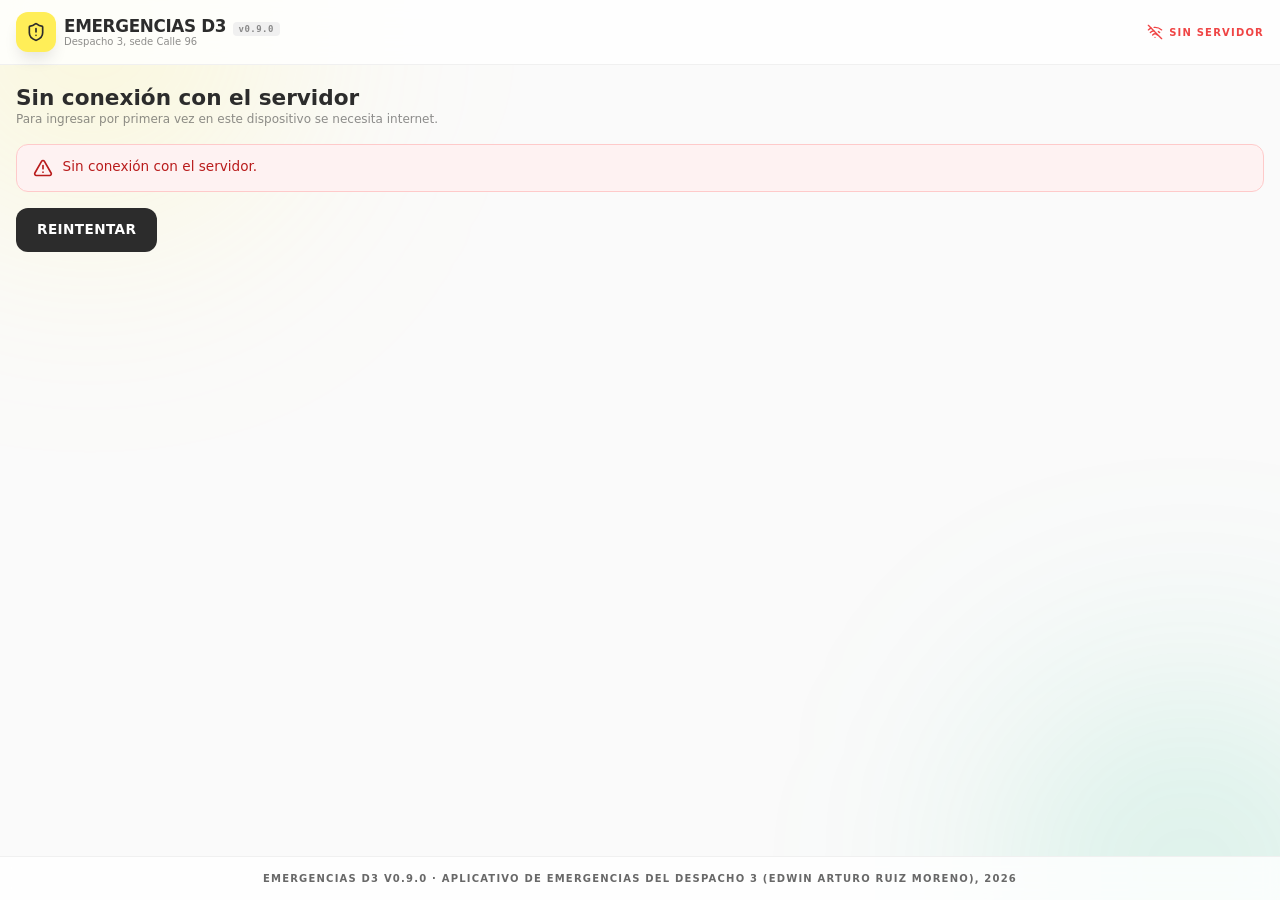
==== commit 9bbb0c43: "Caracterización asistida con autorización firmada; «Empleo o vinculación» (fase 5) - Servidor: guard" ====
--- a/web/index.html
+++ b/web/index.html
@@ -3,7 +3,7 @@
 <head>
   <meta charset="utf-8">
   <meta name="viewport" content="width=device-width, initial-scale=1, viewport-fit=cover">
-  <title>EMERGENCIAS D3 — Despacho 3 — CNSC</title>
+  <title>EMERGENCIAS D3, Despacho 3, CNSC</title>
   <meta name="description" content="Aplicativo de emergencias del Despacho 3 de la CNSC, sede Calle 96.">
   <meta name="theme-color" content="#FFEE58">
   <meta name="robots" content="noindex, nofollow">
--- a/web/css/earm.css
+++ b/web/css/earm.css
@@ -97,6 +97,10 @@
 }
 .pestana:hover { color: var(--corp-dark); background: rgba(240, 240, 240, .5); }
 .pestana.activa { background: #fff; color: var(--corp-dark); border-color: var(--corp-light); box-shadow: var(--sombra); }
+/* Subnavegación del grupo actual (encima de la vista). */
+.subnav { padding-top: .75rem; padding-bottom: 0; position: relative; z-index: 1; width: 100%; min-width: 0; box-sizing: border-box; }
+#btn-cuenta { text-decoration: none; }
+#btn-cuenta.activo { background: #fff; border-color: var(--corp-light); }
 
 /* Contenido */
 main { position: relative; z-index: 1; flex: 1; width: 100%; max-width: 80rem; margin: 0 auto; padding: 1.25rem 1rem 2rem; }
@@ -315,6 +319,7 @@
 .btn-estado.e-evacuado.activo { background: var(--exito); border-color: var(--exito); color: #fff; }
 .btn-estado.e-no.activo { background: var(--error); border-color: var(--error); color: #fff; }
 .btn-estado.e-apoyo.activo { background: var(--adv); border-color: var(--adv); color: var(--corp-dark); }
+.btn-estado.e-noestaba.activo { background: var(--texto-60); border-color: var(--texto-60); color: #fff; }
 .conteo { margin-top: 1rem; border: 1px solid var(--corp-light); border-radius: var(--radio); padding: .75rem 1rem; }
 .conteo summary { cursor: pointer; font-weight: 700; color: var(--corp-dark); }
 @keyframes latido { 50% { filter: brightness(1.15); } }
@@ -376,7 +381,7 @@
 @media (max-width: 640px) {
   .resumen-grande { grid-template-columns: repeat(2, 1fr); }
   .fila-marca { grid-template-columns: 1fr; }
-  .marca-btns { display: grid; grid-template-columns: repeat(3, 1fr); }
+  .marca-btns { display: grid; grid-template-columns: repeat(2, 1fr); }
   .btn-estado { justify-content: center; }
   .fila-dia { grid-template-columns: 3.2rem 1fr auto; }
   .fila-dia [data-novedad] { grid-column: 2 / -1; justify-self: start; min-height: 2rem; padding: .25rem .5rem; }
@@ -388,8 +393,14 @@
   .marca .version { display: none; }
   .marca-icono { width: 2.1rem; height: 2.1rem; }
   .cabecera-interior .fila { gap: .35rem; flex-wrap: nowrap; }
-  #btn-salir span { display: none; }
-  #btn-salir { padding: .4rem; }
+  #btn-salir span, #btn-cuenta span { display: none; }
+  #btn-salir, #btn-cuenta { padding: .4rem; }
+  /* La subnavegación va solo con texto para que sus pestañas quepan sin cortarse. */
+  .subnav .pestana { padding: .5rem .6rem; }
+  .subnav .pestana .ic-s { display: none; }
+  /* Las cinco pestañas caben en una fila: ícono sobre el texto y el texto puede partirse en dos líneas. */
+  #nav { flex-wrap: nowrap; overflow-x: visible; gap: .15rem; padding-bottom: .4rem; }
+  #nav .pestana { flex: 1 1 0; min-width: 0; flex-direction: column; justify-content: flex-start; gap: .15rem; padding: .4rem .15rem; font-size: .65rem; line-height: 1.15; text-align: center; white-space: normal; }
   .insignia-prueba { display: none; }
   main { padding-top: 1rem; }
   td, th { padding: .6rem .7rem; }
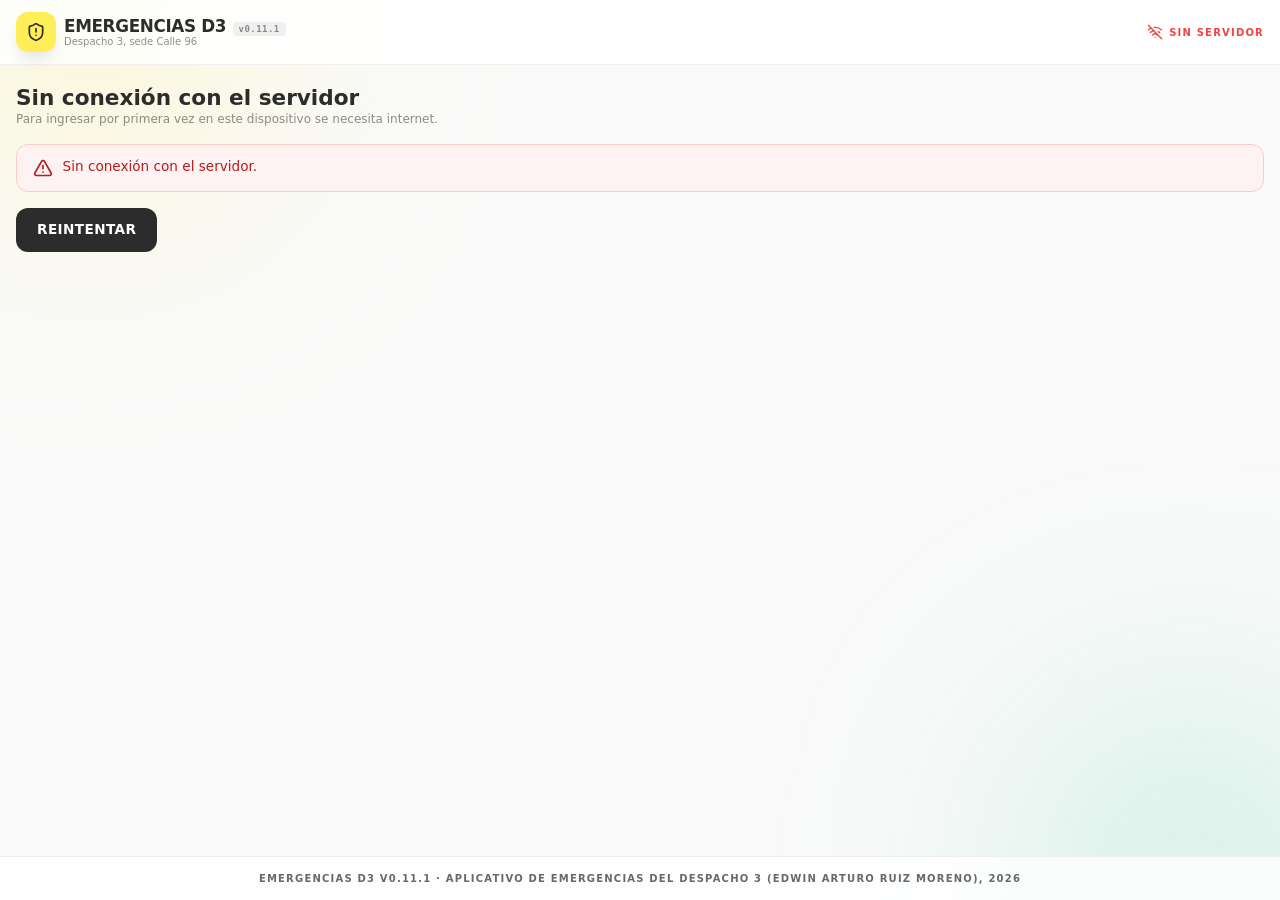
==== commit 65bf4cac: "Corrige el plano del piso bloqueado en la ventana (v0.11.1) El navegador bloqueaba el PDF incrustado" ====
--- a/web/index.html
+++ b/web/index.html
@@ -10,7 +10,7 @@
   <!-- Política de contenido: solo se ejecuta código de este mismo sitio y solo se habla con el servidor de Google.
        El modo prueba (servidor simulado) necesita 'unsafe-eval': solo lo agrega el servidor local
        (herramientas/servidor-local.ps1) al entregar este archivo; aquí no debe ponerse. -->
-  <meta http-equiv="Content-Security-Policy" content="default-src 'self'; script-src 'self'; style-src 'self' 'unsafe-inline' https://fonts.googleapis.com; font-src 'self' https://fonts.gstatic.com; img-src 'self' data: blob:; object-src blob:; connect-src 'self' https://script.google.com https://script.googleusercontent.com https://fonts.googleapis.com https://fonts.gstatic.com; base-uri 'self'; form-action 'self'">
+  <meta http-equiv="Content-Security-Policy" content="default-src 'self'; script-src 'self'; style-src 'self' 'unsafe-inline' https://fonts.googleapis.com; font-src 'self' https://fonts.gstatic.com; img-src 'self' data: blob:; object-src blob:; frame-src blob:; connect-src 'self' https://script.google.com https://script.googleusercontent.com https://fonts.googleapis.com https://fonts.gstatic.com; base-uri 'self'; form-action 'self'">
   <meta name="referrer" content="no-referrer">
   <link rel="manifest" href="manifest.webmanifest">
   <link rel="icon" href="img/icono.svg" type="image/svg+xml">
--- a/web/css/earm.css
+++ b/web/css/earm.css
@@ -156,7 +156,7 @@
   text-transform: uppercase; letter-spacing: .12em; margin-bottom: .3rem;
 }
 .campo { margin-bottom: .9rem; }
-input[type=text], input[type=email], input[type=password], input[type=number], input[type=tel], input[type=date], select, textarea {
+input[type=text], input[type=email], input[type=password], input[type=number], input[type=tel], input[type=date], input[type=search], select, textarea {
   width: 100%; padding: .7rem .8rem; background: #fff; border: 1px solid var(--corp-light); border-radius: var(--radio);
   font: inherit; font-size: 1rem; color: var(--corp-dark); outline: none; transition: all .2s;
 }
@@ -230,6 +230,61 @@
 .puesto .num { font-family: 'JetBrains Mono', monospace; font-weight: 700; font-size: .75rem; color: var(--texto-60); }
 .puesto.mio { border-color: var(--corp-accent-hover); box-shadow: 0 0 0 2px rgba(255, 238, 88, .6); }
 .puesto.vacante { background: rgba(240, 240, 240, .5); color: var(--texto-60); font-style: italic; }
+.puesto.resaltado { border: 2px solid var(--corp-dark); box-shadow: 0 0 0 3px rgba(255, 238, 88, .9); }
+/* Mapa esquemático de un piso (js/mapa-piso.js). Cada casilla mide 44 px como mínimo y el mapa se desplaza
+   dentro de su caja: la página nunca se desplaza de lado. El color nunca es la única señal: hay texto o símbolo. */
+.mapa-piso { min-width: 0; }
+.mp-barra { display: flex; flex-wrap: wrap; align-items: center; justify-content: space-between; gap: .5rem .75rem; margin-bottom: .75rem; }
+.mp-solo-lector { position: absolute; width: 1px; height: 1px; margin: -1px; padding: 0; overflow: hidden; clip: rect(0 0 0 0); white-space: nowrap; border: 0; }
+.mapa-caja { overflow-x: auto; border: 1px solid var(--corp-light); border-radius: var(--radio-g); background: var(--vidrio); padding: .75rem; -webkit-overflow-scrolling: touch; }
+.mp-rejilla { display: grid; grid-template-columns: repeat(var(--mp-cols), minmax(44px, 1fr)); grid-auto-rows: minmax(44px, auto); gap: 4px; min-width: calc(var(--mp-cols) * 48px); }
+.mp-puesto, .mp-ref, .mp-casilla {
+  min-width: 44px; min-height: 44px; border-radius: 8px; font: inherit; line-height: 1.1; text-align: center; overflow: hidden; overflow-wrap: anywhere;
+}
+.mp-puesto {
+  display: flex; flex-direction: column; align-items: center; justify-content: center; gap: 1px; padding: .2rem;
+  border: 2px solid #BDBDBD; background: #fff; color: #424242; cursor: pointer;
+}
+.mp-puesto:disabled { cursor: not-allowed; }
+.mp-num { font-family: 'JetBrains Mono', ui-monospace, Consolas, monospace; font-size: .62rem; font-weight: 700; }
+.mp-txt { font-size: .68rem; font-weight: 700; }
+.mp-sim { margin-right: .15rem; }
+.mp-ref {
+  display: flex; flex-direction: column; align-items: center; justify-content: center; gap: .15rem; padding: .2rem;
+  background: #ECEFF1; color: #37474F; border: 2px solid #90A4AE; font-size: .68rem; font-weight: 600;
+}
+button.mp-ref { cursor: pointer; }
+.mp-ref-elegida { outline: 3px solid #1B5E20; outline-offset: 1px; background: #E8F5E9; }
+.mp-casilla { border: 1px solid #E0E0E0; background: transparent; color: #757575; font-size: 1rem; cursor: pointer; }
+.mp-casilla:hover { background: rgba(255, 238, 88, .25); }
+.mp-puesto:focus-visible, .mp-ref:focus-visible, .mp-casilla:focus-visible, .mp-barra .btn:focus-visible, .mp-barra .pestana:focus-visible {
+  outline: 3px solid #2C2C2C; outline-offset: 2px; box-shadow: 0 0 0 5px #FFEE58; position: relative; z-index: 2;
+}
+.mp-libre { background: #fff; color: #424242; border-color: #BDBDBD; }
+.mp-ocupado { background: #E3F2FD; color: #0D3C61; border-color: #1E88E5; }
+.mp-compartido { background: #FFF3E0; color: #5D3200; border: 4px double #E65100; }
+.mp-actual { background: #FFF9C4; color: #2C2C2C; border: 4px solid #2C2C2C; }
+.mp-elegido { background: #E8F5E9; color: #1B5E20; border-color: #1B5E20; outline: 3px solid #1B5E20; outline-offset: 1px; }
+.mp-prevista, .mp-evacuado { background: #E8F5E9; color: #1B5E20; border-color: #2E7D32; }
+.mp-no-asiste, .mp-no-estaba { background: #EEEEEE; color: #424242; border-color: #757575; }
+.mp-otro-lugar { background: #F3E5F5; color: #4A148C; border-color: #8E24AA; }
+.mp-no-ubicado { background: #FFEBEE; color: #B71C1C; border: 3px solid #C62828; }
+.mp-apoyo { background: #FFF3E0; color: #7A3B00; border-color: #EF6C00; }
+.mp-sin-marcar { background: #fff; color: #424242; border-color: #9E9E9E; }
+.mp-no-asignable { background: #F5F5F5; color: #616161; border: 2px dotted #757575; }
+.mp-resaltado { box-shadow: 0 0 0 3px #FDD835, 0 0 0 5px #2C2C2C; position: relative; z-index: 1; }
+.mp-leyenda { list-style: none; margin: .75rem 0 0; padding: 0; display: grid; grid-template-columns: repeat(auto-fill, minmax(15rem, 1fr)); gap: .4rem .75rem; font-size: .75rem; }
+.mp-leyenda li { display: flex; align-items: center; gap: .5rem; }
+.mp-muestra { display: inline-flex; align-items: center; justify-content: center; flex: none; width: 1.75rem; height: 1.75rem; border: 2px solid #BDBDBD; border-radius: 6px; background: #fff; font-size: .8rem; font-weight: 700; }
+.mp-fila-resaltada td { background: rgba(255, 238, 88, .3); }
+.mp-vacio { margin-bottom: .5rem; }
+.btn-ubic { min-height: 44px; white-space: nowrap; }
+/* Barra de búsqueda de personas */
+.busqueda { margin: 0 0 1rem; }
+.busqueda-caja { position: relative; display: flex; align-items: center; gap: .25rem; }
+.busqueda-caja > .ic-s { position: absolute; left: .75rem; color: var(--texto-60); pointer-events: none; }
+.busqueda-caja input { padding-left: 2.25rem; }
+input[type=search]::-webkit-search-cancel-button { display: none; }
 
 /* Pie fijo con créditos */
 .pie {
@@ -377,6 +432,11 @@
 @keyframes entra { from { transform: translateX(120%); opacity: 0; } to { transform: none; opacity: 1; } }
 @keyframes barra { from { width: 100%; } to { width: 0; } }
 @keyframes giro { to { transform: rotate(360deg); } }
+/* Aviso discreto «Actualizando…» en el encabezado */
+.actividad { display: inline-flex; align-items: center; gap: .4rem; font-size: .75rem; font-weight: 600; color: var(--texto-60); white-space: nowrap; }
+.girador-mini { width: .85rem; height: .85rem; border-radius: 50%; border: 2px solid var(--corp-light); border-top-color: var(--corp-dark); animation: giro 1s linear infinite; }
+@media (prefers-reduced-motion: reduce) { .girador-mini { animation: none; } }
+@media (max-width: 640px) { .actividad span:last-child { display: none; } }
 
 @media (max-width: 640px) {
   .resumen-grande { grid-template-columns: repeat(2, 1fr); }
